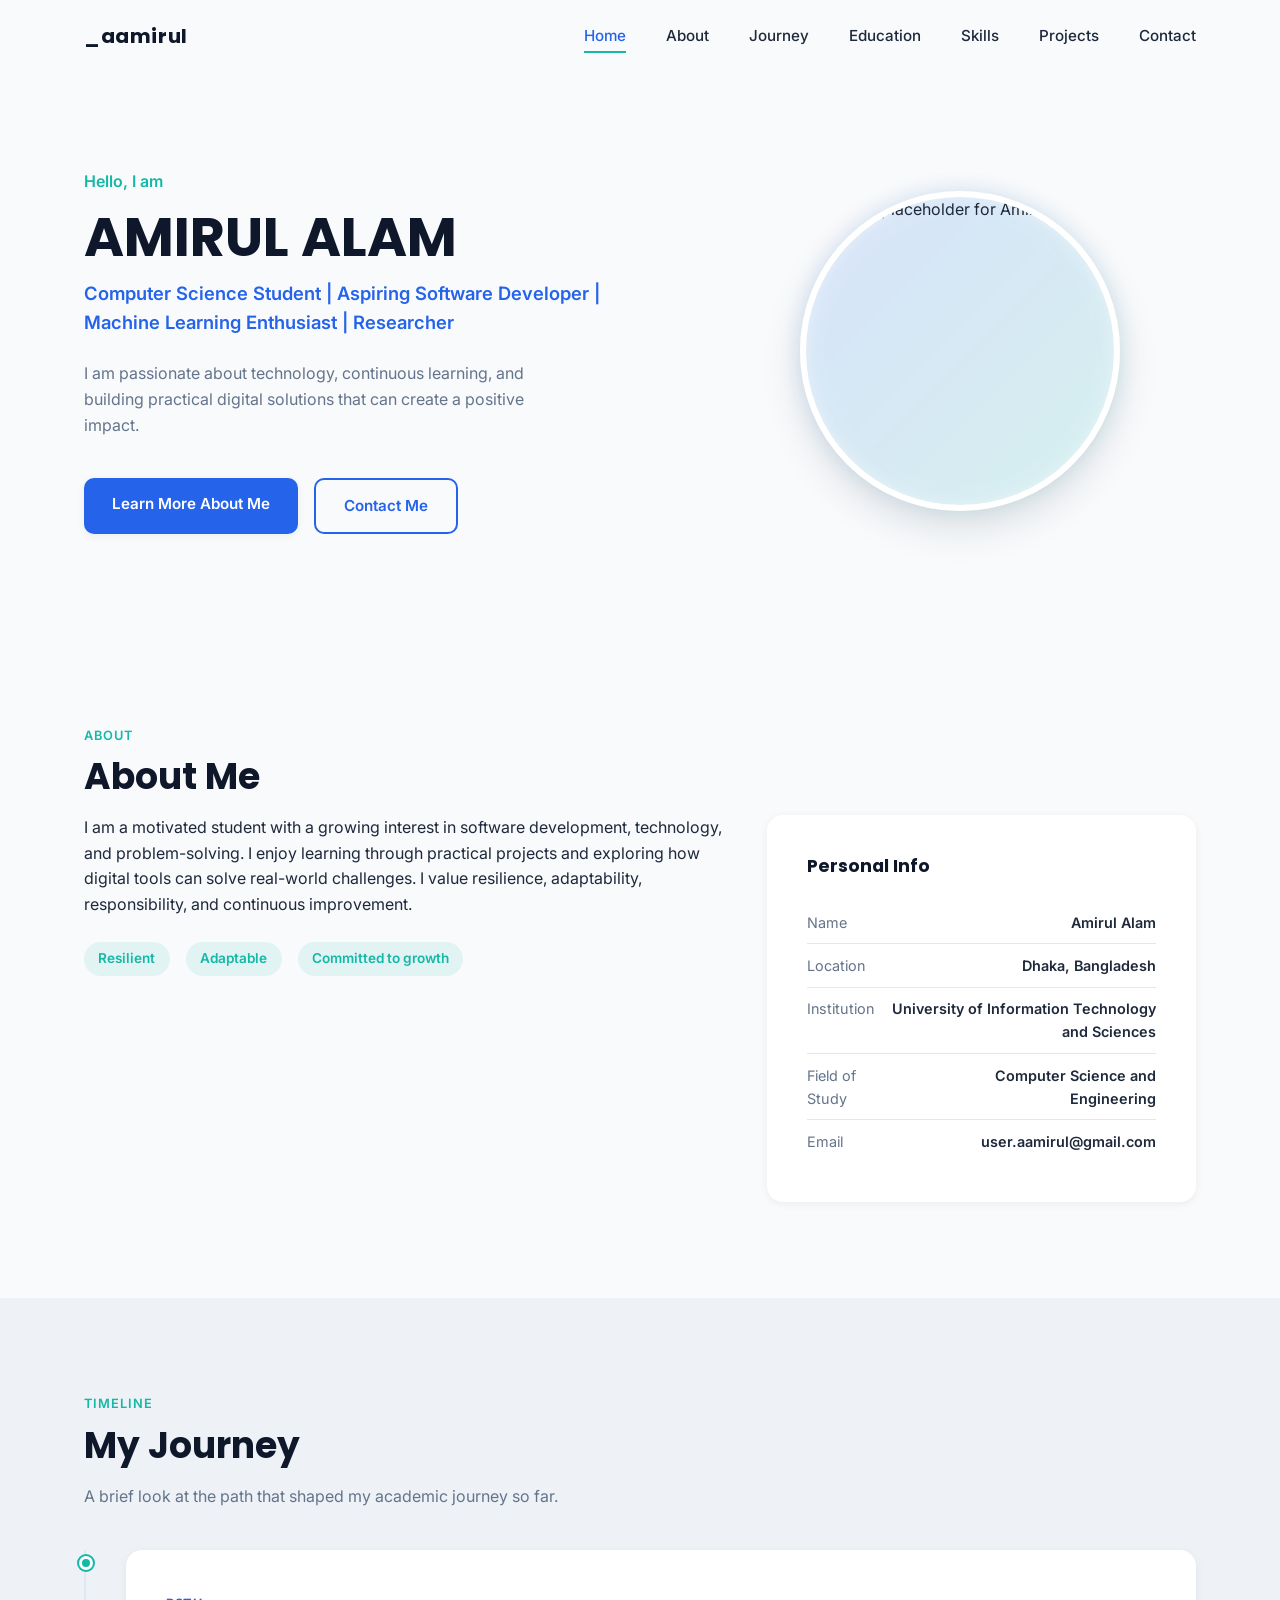
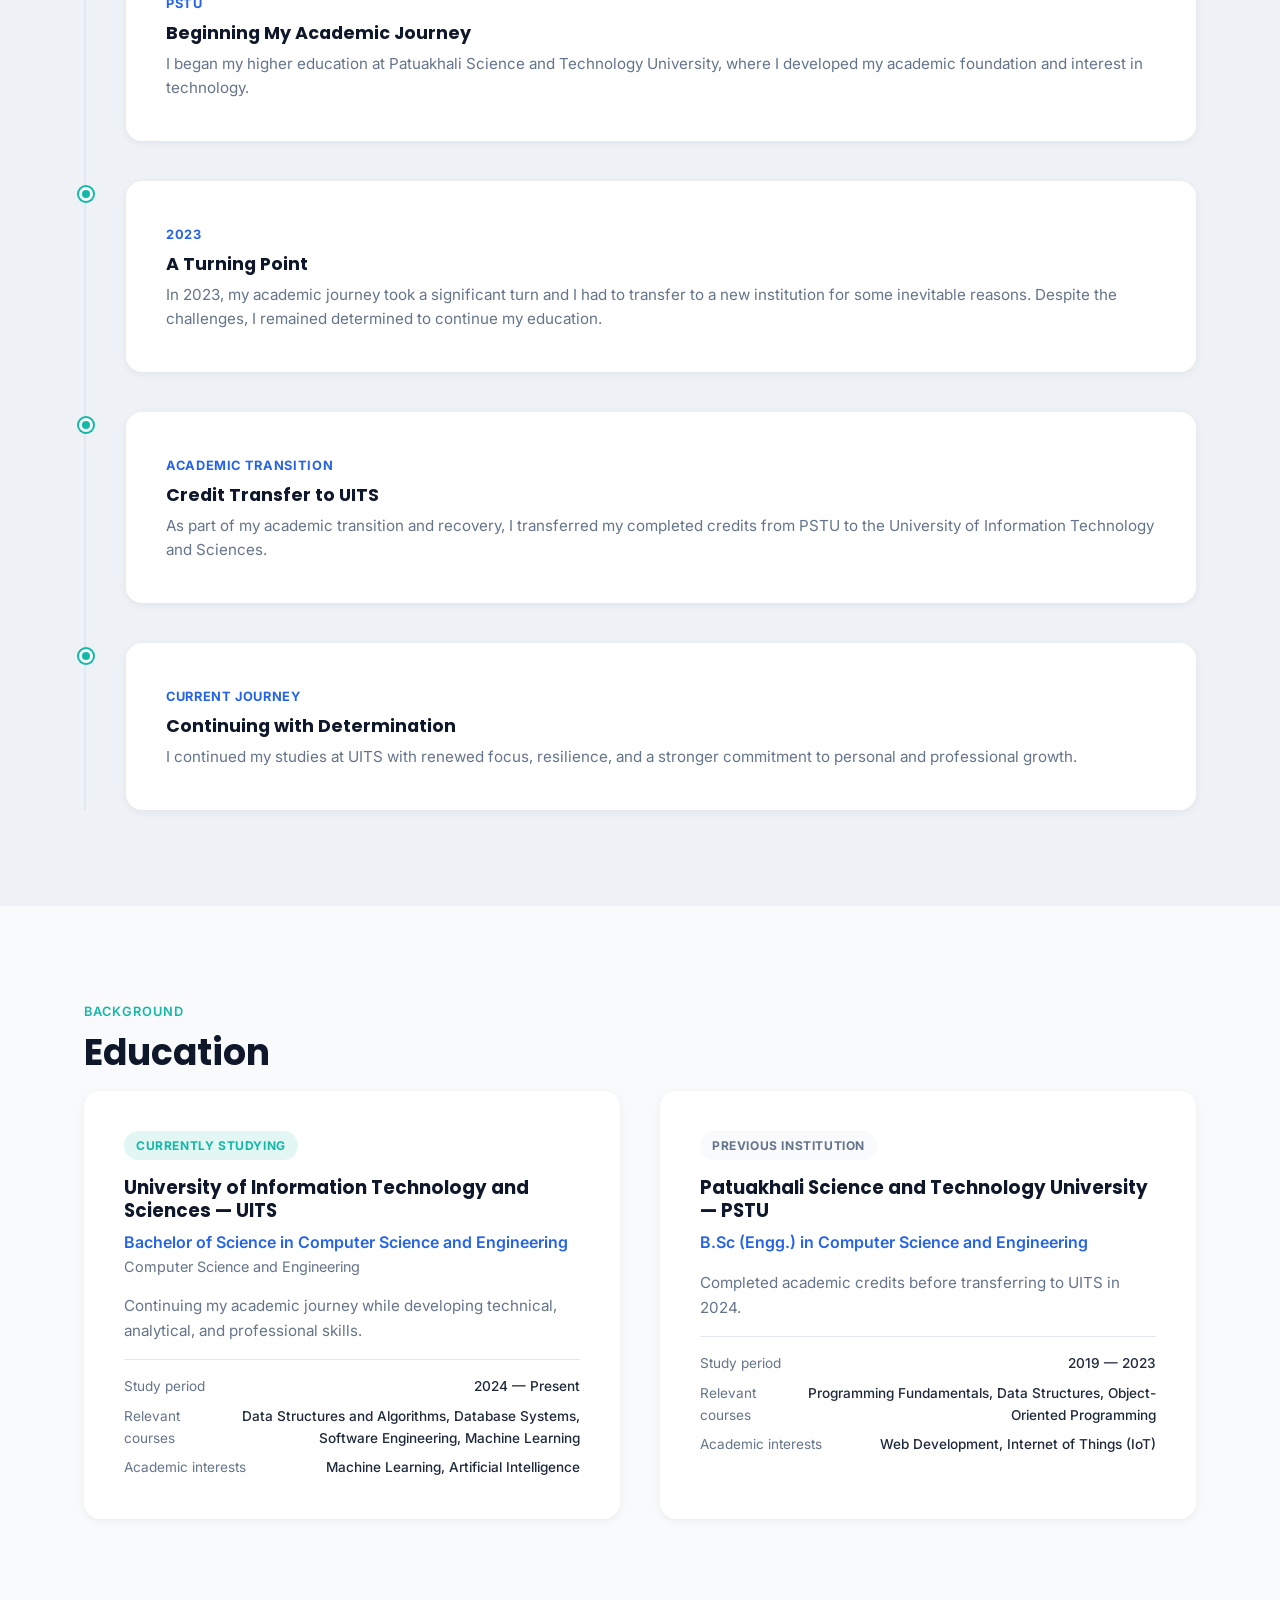
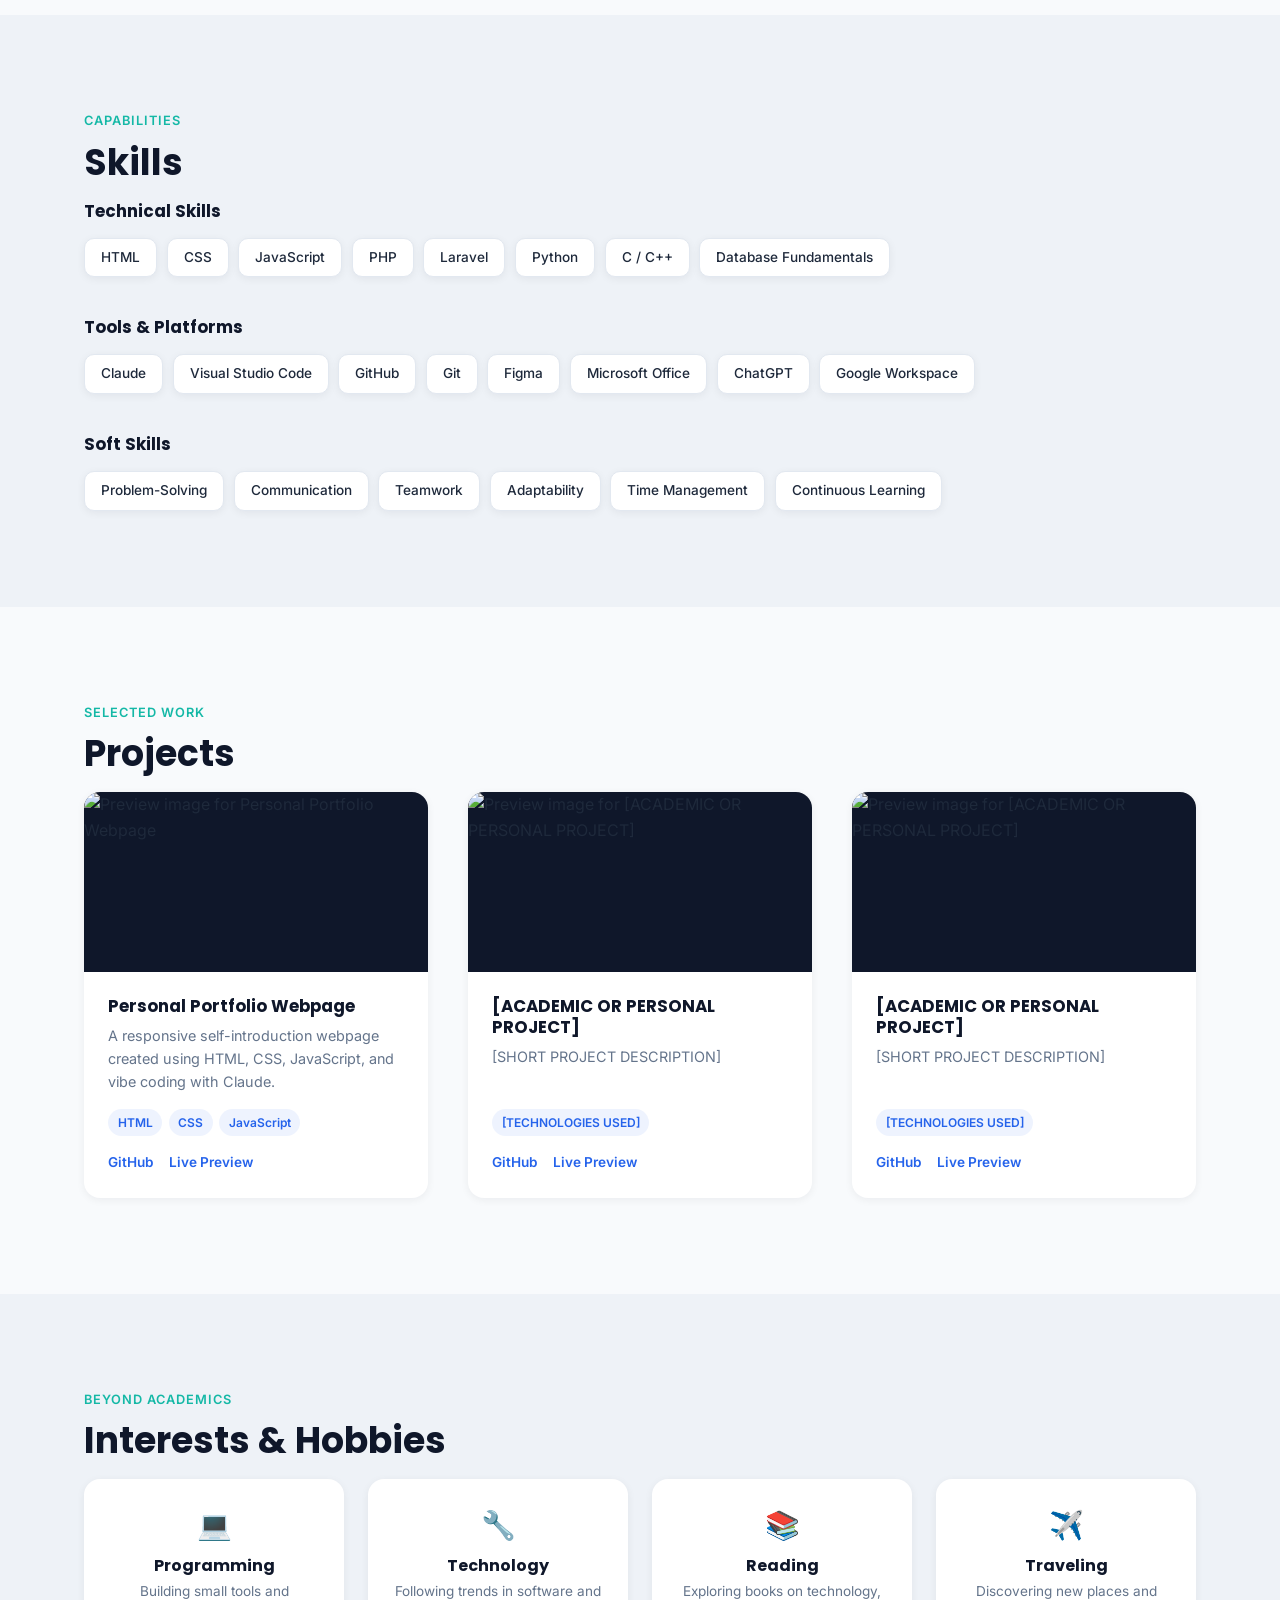
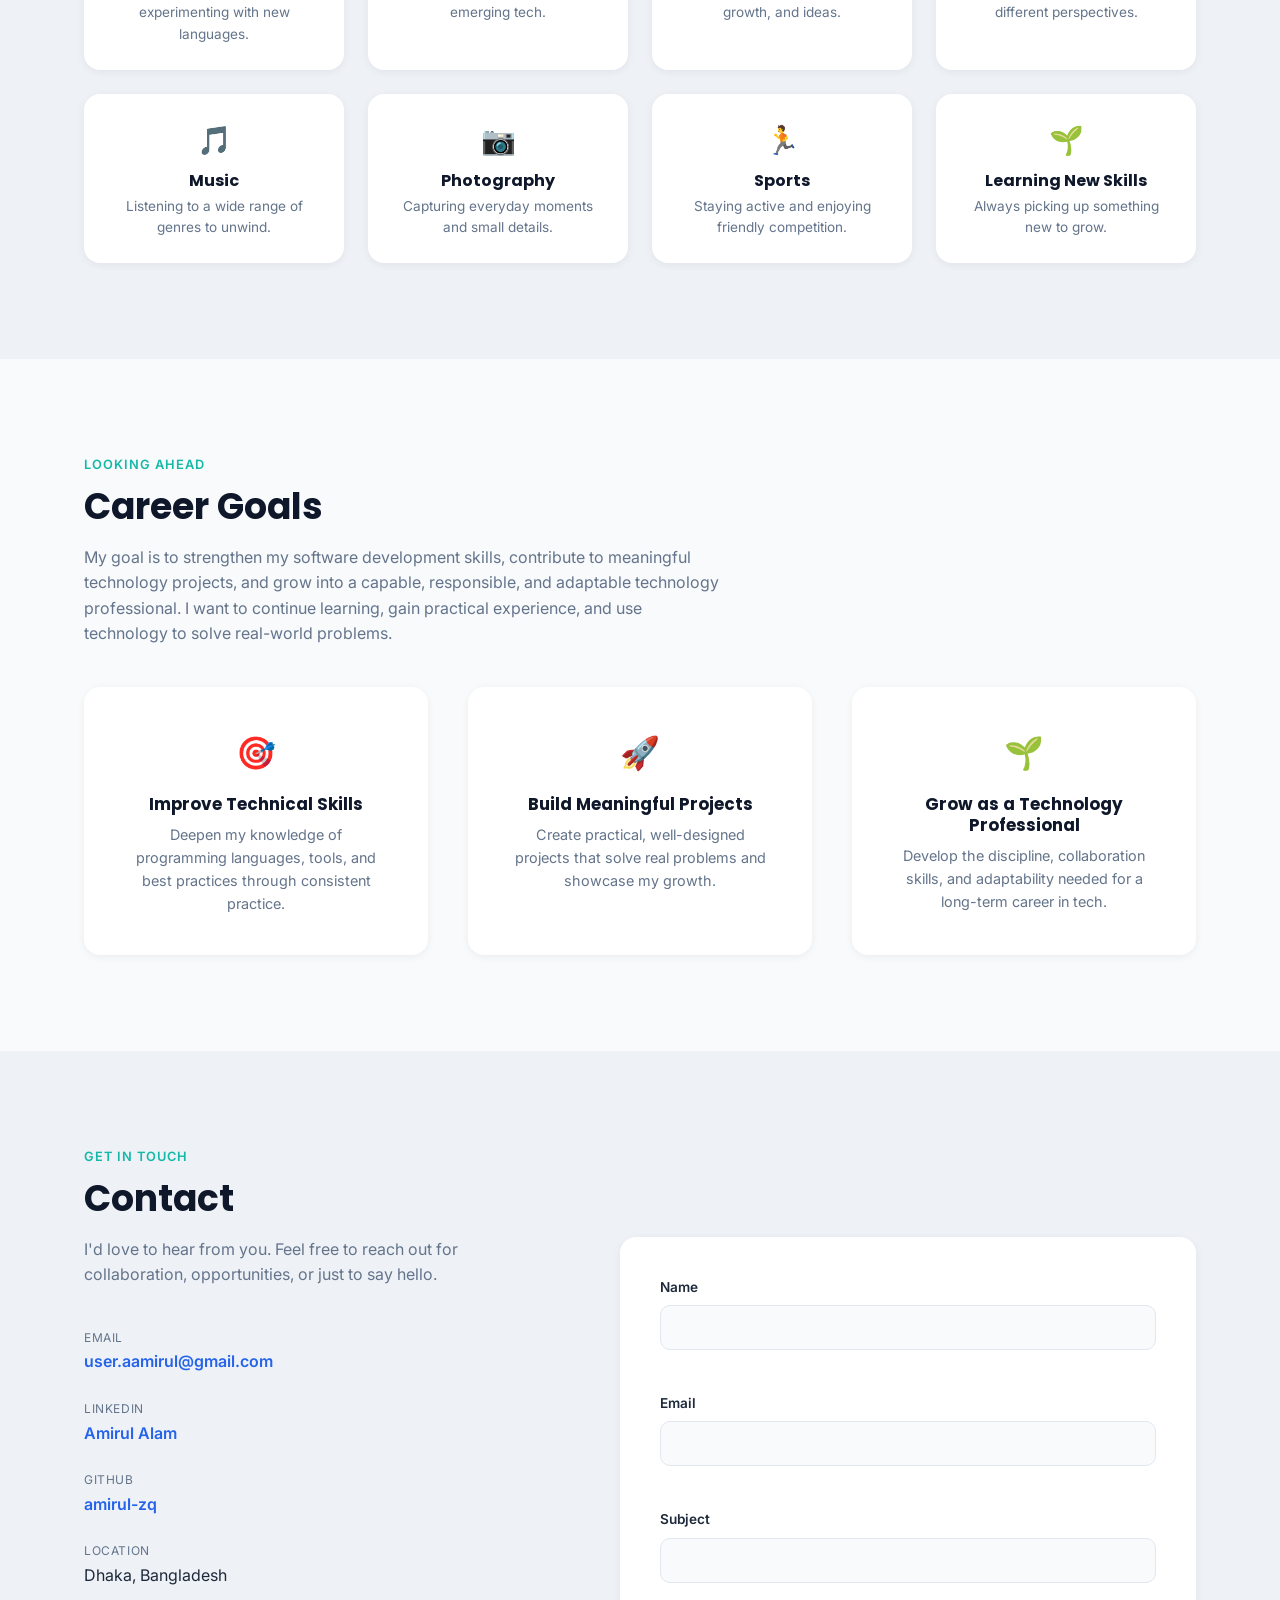
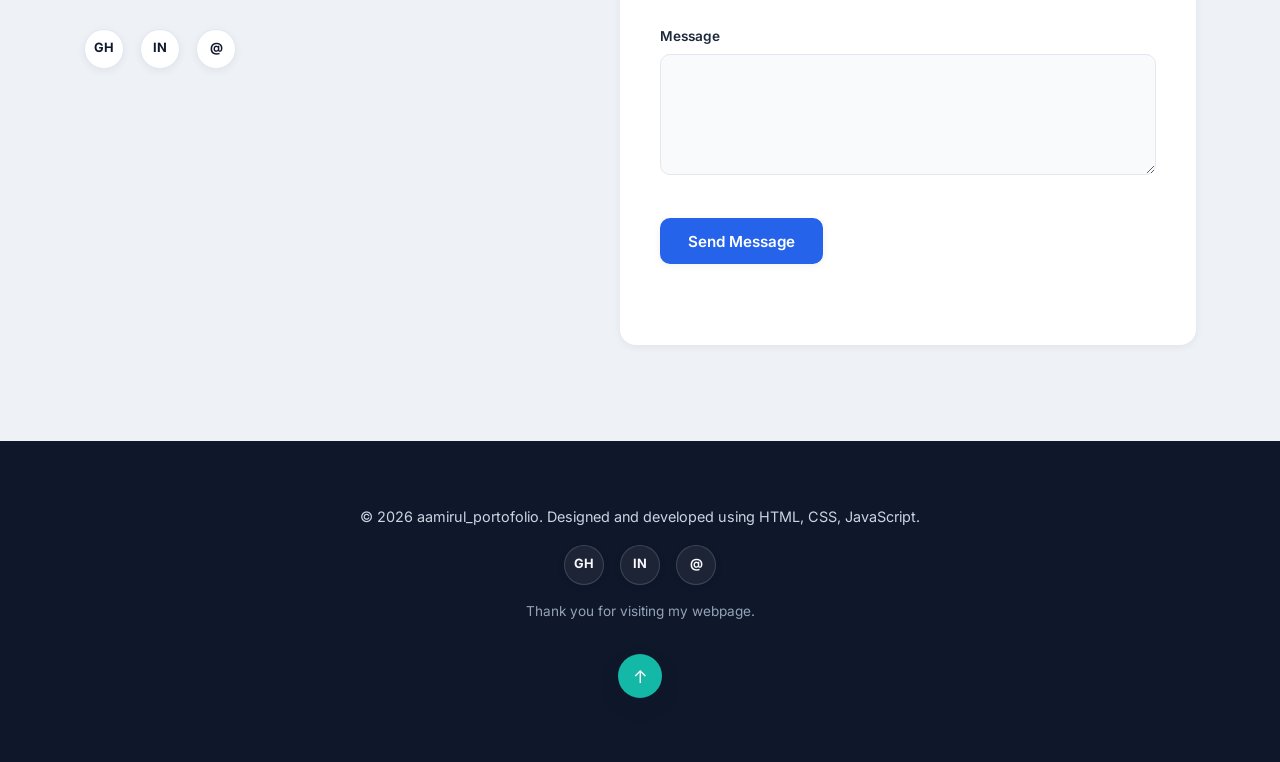
==== self-introduction/index.html @ 9e3c5bd7 "Added the self introduction page" ====
<!DOCTYPE html>
<html lang="en">
<head>
  <meta charset="UTF-8" />
  <meta name="viewport" content="width=device-width, initial-scale=1.0" />
  <title> Portfolio </title>
  <meta name="description" content="Personal introduction webpage of Amirul Alam — student, developer, and lifelong learner." />

  <!-- Google Fonts: Poppins (headings) + Inter (body), with system fallbacks -->
  <link rel="preconnect" href="https://fonts.googleapis.com" />
  <link rel="preconnect" href="https://fonts.gstatic.com" crossorigin />
  <link href="https://fonts.googleapis.com/css2?family=Poppins:wght@500;600;700&family=Inter:wght@400;500;600&display=swap" rel="stylesheet" />

  <link rel="stylesheet" href="style.css" />
</head>
<body>

  <!-- ============ NAVIGATION BAR ============ -->
  <header class="navbar" id="navbar">
    <div class="container navbar__inner">
      <a href="#hero" class="navbar__logo" aria-label="Go to top">_aamirul</a>

      <nav class="navbar__nav" id="primaryNav" aria-label="Primary">
        <ul class="navbar__links" id="navLinks">
          <li><a href="#hero" class="nav-link" data-nav>Home</a></li>
          <li><a href="#about" class="nav-link" data-nav>About</a></li>
          <li><a href="#journey" class="nav-link" data-nav>Journey</a></li>
          <li><a href="#education" class="nav-link" data-nav>Education</a></li>
          <li><a href="#skills" class="nav-link" data-nav>Skills</a></li>
          <li><a href="#projects" class="nav-link" data-nav>Projects</a></li>
          <li><a href="#contact" class="nav-link" data-nav>Contact</a></li>
        </ul>
      </nav>

      <button class="navbar__toggle" id="navToggle" aria-label="Open navigation menu" aria-expanded="false" aria-controls="navLinks">
        <span class="navbar__toggle-bar"></span>
        <span class="navbar__toggle-bar"></span>
        <span class="navbar__toggle-bar"></span>
      </button>
    </div>
  </header>

  <main>

    <!-- ============ 2. HERO SECTION ============ -->
    <section id="hero" class="hero">
      <div class="container hero__grid">
        <div class="hero__text reveal">
          <p class="hero__welcome">Hello, I am</p>
          <h1 class="hero__name">AMIRUL ALAM</h1>
          <p class="hero__title">Computer Science Student | Aspiring Software Developer | Machine Learning Enthusiast | Researcher</p>
          <p class="hero__intro">
            I am passionate about technology, continuous learning, and building practical
            digital solutions that can create a positive impact.
          </p>
          <div class="hero__actions">
            <a href="#about" class="btn btn--primary">Learn More About Me</a>
            <a href="#contact" class="btn btn--outline">Contact Me</a>
          </div>
        </div>

        <div class="hero__media reveal">
          <div class="hero__blob" aria-hidden="true"></div>
          <!-- Replace src below with your own photo: images/profile.jpg -->
          <img
            src="https://placehold.co/480x480/2563EB/F8FAFC?text=Your+Photo"
            alt="Portrait placeholder for Amirul Alam"
            class="hero__image"
            width="480"
            height="480"
          />
        </div>
      </div>
    </section>

    <!-- ============ 3. ABOUT ME ============ -->
    <section id="about" class="section">
      <div class="container">
        <p class="section__eyebrow reveal">About</p>
        <h2 class="section__title reveal">About Me</h2>

        <div class="about__grid">
          <div class="about__text reveal">
            <p>
              I am a motivated student with a growing interest in software development,
              technology, and problem-solving. I enjoy learning through practical projects
              and exploring how digital tools can solve real-world challenges. I value
              resilience, adaptability, responsibility, and continuous improvement.
            </p>
            <ul class="about__qualities">
              <li>Resilient</li>
              <li>Adaptable</li>
              <li>Committed to growth</li>
            </ul>
          </div>

          <div class="about__card card reveal">
            <h3 class="about__card-title">Personal Info</h3>
            <dl class="about__info-list">
              <div class="about__info-row">
                <dt>Name</dt>
                <dd>Amirul Alam</dd>
              </div>
              <div class="about__info-row">
                <dt>Location</dt>
                <dd>Dhaka, Bangladesh</dd>
              </div>
              <div class="about__info-row">
                <dt>Institution</dt>
                <dd>University of Information Technology and Sciences</dd>
              </div>
              <div class="about__info-row">
                <dt>Field of Study</dt>
                <dd>Computer Science and Engineering</dd>
              </div>
              <div class="about__info-row">
                <dt>Email</dt>
                <dd>user.aamirul@gmail.com</dd>
              </div>
            </dl>
          </div>
        </div>
      </div>
    </section>

    <!-- ============ 4. MY JOURNEY ============ -->
    <section id="journey" class="section section--alt">
      <div class="container">
        <p class="section__eyebrow reveal">Timeline</p>
        <h2 class="section__title reveal">My Journey</h2>
        <p class="section__subtitle reveal">A brief look at the path that shaped my academic journey so far.</p>

        <ol class="timeline">
          <li class="timeline__item reveal">
            <span class="timeline__marker" aria-hidden="true"></span>
            <div class="timeline__content card">
              <span class="timeline__tag">PSTU</span>
              <h3 class="timeline__title">Beginning My Academic Journey</h3>
              <p class="timeline__desc">
                I began my higher education at Patuakhali Science and Technology University,
                where I developed my academic foundation and interest in technology.
              </p>
            </div>
          </li>

          <li class="timeline__item reveal">
            <span class="timeline__marker" aria-hidden="true"></span>
            <div class="timeline__content card">
              <span class="timeline__tag">2023</span>
              <h3 class="timeline__title">A Turning Point</h3>
              <p class="timeline__desc">
                In 2023, my academic journey took a significant turn and I had to transfer to a new institution for some inevitable reasons. Despite the challenges, I remained determined to continue my education.               
              </p>
            </div>
          </li>

          <li class="timeline__item reveal">
            <span class="timeline__marker" aria-hidden="true"></span>
            <div class="timeline__content card">
              <span class="timeline__tag">Academic Transition</span>
              <h3 class="timeline__title">Credit Transfer to UITS</h3>
              <p class="timeline__desc">
                As part of my academic transition and recovery, I transferred my completed
                credits from PSTU to the University of Information Technology and Sciences.
              </p>
            </div>
          </li>

          <li class="timeline__item reveal">
            <span class="timeline__marker" aria-hidden="true"></span>
            <div class="timeline__content card">
              <span class="timeline__tag">Current Journey</span>
              <h3 class="timeline__title">Continuing with Determination</h3>
              <p class="timeline__desc">
                I continued my studies at UITS with renewed focus, resilience, and a stronger
                commitment to personal and professional growth.
              </p>
            </div>
          </li>
        </ol>
      </div>
    </section>

    <!-- ============ 5. EDUCATION ============ -->
    <section id="education" class="section">
      <div class="container">
        <p class="section__eyebrow reveal">Background</p>
        <h2 class="section__title reveal">Education</h2>

        <div class="education__grid">
          <div class="education__card card reveal">
            <span class="education__status education__status--current">Currently studying</span>
            <h3 class="education__institution">University of Information Technology and Sciences — UITS</h3>
            <p class="education__degree">Bachelor of Science in Computer Science and Engineering</p>
            <p class="education__department">Computer Science and Engineering</p>
            <p class="education__desc">
              Continuing my academic journey while developing technical, analytical, and
              professional skills.
            </p>
            <dl class="education__extra">
              <div><dt>Study period</dt><dd>2024 — Present</dd></div>
              <div><dt>Relevant courses</dt><dd>Data Structures and Algorithms, Database Systems, Software Engineering, Machine Learning</dd></div>
              <div><dt>Academic interests</dt><dd>Machine Learning, Artificial Intelligence</dd></div>
              <!-- <div><dt>Achievements</dt><dd>Dean's List (Fall 2023), Research Assistant (Spring 2024)</dd></div> -->
            </dl>
          </div>

          <div class="education__card card reveal">
            <span class="education__status">Previous institution</span>
            <h3 class="education__institution">Patuakhali Science and Technology University — PSTU</h3>
            <p class="education__degree">B.Sc (Engg.) in Computer Science and Engineering</p>
            <p class="education__desc">
              Completed academic credits before transferring to UITS in 2024.
            </p>
            <dl class="education__extra">
              <div><dt>Study period</dt><dd>2019 — 2023</dd></div>
              <div><dt>Relevant courses</dt><dd>Programming Fundamentals, Data Structures, Object-Oriented Programming</dd></div>
              <div><dt>Academic interests</dt><dd>Web Development, Internet of Things (IoT)</dd></div>
              <!-- <div><dt>Achievements</dt><dd>Dean's List (2019-2021), Student Government Representative (2022-2023)</dd></div> -->
            </dl>
          </div>
        </div>
      </div>
    </section>

    <!-- ============ 6. SKILLS ============ -->
    <section id="skills" class="section section--alt">
      <div class="container">
        <p class="section__eyebrow reveal">Capabilities</p>
        <h2 class="section__title reveal">Skills</h2>

        <div class="skills__categories" id="skillsContainer">
          <!-- Skill cards are rendered here by script.js from the SKILLS data array -->
        </div>
      </div>
    </section>

    <!-- ============ 7. PROJECTS ============ -->
    <section id="projects" class="section">
      <div class="container">
        <p class="section__eyebrow reveal">Selected Work</p>
        <h2 class="section__title reveal">Projects</h2>

        <div class="projects__grid" id="projectsContainer">
          <!-- Project cards are rendered here by script.js from the PROJECTS data array -->
        </div>
      </div>
    </section>

    <!-- ============ 8. INTERESTS AND HOBBIES ============ -->
    <section id="interests" class="section section--alt">
      <div class="container">
        <p class="section__eyebrow reveal">Beyond Academics</p>
        <h2 class="section__title reveal">Interests &amp; Hobbies</h2>

        <div class="interests__grid" id="interestsContainer">
          <!-- Interest cards are rendered here by script.js from the INTERESTS data array -->
        </div>
      </div>
    </section>

    <!-- ============ 9. CAREER GOALS ============ -->
    <section id="goals" class="section">
      <div class="container">
        <p class="section__eyebrow reveal">Looking Ahead</p>
        <h2 class="section__title reveal">Career Goals</h2>
        <p class="section__subtitle reveal">
          My goal is to strengthen my software development skills, contribute to meaningful
          technology projects, and grow into a capable, responsible, and adaptable technology
          professional. I want to continue learning, gain practical experience, and use
          technology to solve real-world problems.
        </p>

        <div class="goals__grid">
          <div class="goals__card card reveal">
            <div class="goals__icon" aria-hidden="true">🎯</div>
            <h3>Improve Technical Skills</h3>
            <p>Deepen my knowledge of programming languages, tools, and best practices through consistent practice.</p>
          </div>
          <div class="goals__card card reveal">
            <div class="goals__icon" aria-hidden="true">🚀</div>
            <h3>Build Meaningful Projects</h3>
            <p>Create practical, well-designed projects that solve real problems and showcase my growth.</p>
          </div>
          <div class="goals__card card reveal">
            <div class="goals__icon" aria-hidden="true">🌱</div>
            <h3>Grow as a Technology Professional</h3>
            <p>Develop the discipline, collaboration skills, and adaptability needed for a long-term career in tech.</p>
          </div>
        </div>
      </div>
    </section>

    <!-- ============ 10. CONTACT ============ -->
    <section id="contact" class="section section--alt">
      <div class="container">
        <p class="section__eyebrow reveal">Get In Touch</p>
        <h2 class="section__title reveal">Contact</h2>

        <div class="contact__grid">
          <div class="contact__details reveal">
            <p class="contact__intro">
              I'd love to hear from you. Feel free to reach out for collaboration,
              opportunities, or just to say hello.
            </p>
            <ul class="contact__list">
              <li>
                <span class="contact__label">Email</span>
                <a href="mailto:user.aamirul@gmail.com">user.aamirul@gmail.com</a>
              </li>
              <li>
                <span class="contact__label">LinkedIn</span>
                <a href="https://www.linkedin.com/feed/" target="_blank" rel="noopener noreferrer">Amirul Alam</a>
              </li>
              <li>
                <span class="contact__label">GitHub</span>
                <a href="https://github.com/amirul-zq" target="_blank" rel="noopener noreferrer">amirul-zq</a>
              </li>
              <li>
                <span class="contact__label">Location</span>
                <span>Dhaka, Bangladesh</span>
              </li>
            </ul>

            <div class="contact__socials" aria-label="Social media links">
              <a href="https://github.com/amirul-zq" target="_blank" rel="noopener noreferrer" class="social-icon" aria-label="GitHub profile">GH</a>
              <a href="https://www.linkedin.com/feed/" target="_blank" rel="noopener noreferrer" class="social-icon" aria-label="LinkedIn profile">IN</a>
              <a href="mailto:user.aamirul@gmail.com" class="social-icon" aria-label="Send an email">@</a>
            </div>
          </div>

          <form class="contact__form card reveal" id="contactForm" novalidate>
            <!--
              No backend is connected. script.js validates these fields and shows a
              success message only. To make this form functional later, connect it
              to a service such as Formspree, EmailJS, or your own backend endpoint.
            -->
            <div class="form__group">
              <label for="name">Name</label>
              <input type="text" id="name" name="name" autocomplete="name" required />
              <span class="form__error" id="nameError" role="alert"></span>
            </div>

            <div class="form__group">
              <label for="email">Email</label>
              <input type="email" id="email" name="email" autocomplete="email" required />
              <span class="form__error" id="emailError" role="alert"></span>
            </div>

            <div class="form__group">
              <label for="subject">Subject</label>
              <input type="text" id="subject" name="subject" required />
              <span class="form__error" id="subjectError" role="alert"></span>
            </div>

            <div class="form__group">
              <label for="message">Message</label>
              <textarea id="message" name="message" rows="5" required></textarea>
              <span class="form__error" id="messageError" role="alert"></span>
            </div>

            <button type="submit" class="btn btn--primary form__submit">Send Message</button>
            <p class="form__success" id="formSuccess" role="status" aria-live="polite"></p>
          </form>
        </div>
      </div>
    </section>

  </main>

  <!-- ============ 11. FOOTER ============ -->
  <footer class="footer">
    <div class="container footer__inner">
      <p class="footer__copy">&copy; <span id="currentYear"></span> aamirul_portofolio. Designed and developed using HTML, CSS, JavaScript.</p>

      <div class="footer__socials" aria-label="Social media links">
        <a href="https://github.com/amirul-zq" target="_blank" rel="noopener noreferrer" class="social-icon" aria-label="GitHub profile">GH</a>
        <a href="https://www.linkedin.com/feed/" target="_blank" rel="noopener noreferrer" class="social-icon" aria-label="LinkedIn profile">IN</a>
        <a href="mailto:user.aamirul@gmail.com" class="social-icon" aria-label="Send an email">@</a>
      </div>

      <p class="footer__thanks">Thank you for visiting my webpage.</p>

      <button class="back-to-top" id="backToTop" aria-label="Back to top">↑</button>
    </div>
  </footer>

  <script src="script.js"></script>
</body>
</html>
---- self-introduction/style.css ----
/* =========================================================
   1. CSS VARIABLES (DESIGN TOKENS)
   ========================================================= */
:root {
  /* Colors */
  --color-primary: #0f172a;
  --color-secondary: #2563eb;
  --color-accent: #14b8a6;
  --color-background: #f8fafc;
  --color-surface: #ffffff;
  --color-text: #1e293b;
  --color-muted: #64748b;
  --color-border: #e2e8f0;

  /* Typography */
  --font-heading: "Poppins", "Segoe UI", Arial, sans-serif;
  --font-body: "Inter", "Segoe UI", Arial, sans-serif;

  /* Spacing scale */
  --space-xs: 0.5rem;
  --space-sm: 1rem;
  --space-md: 1.5rem;
  --space-lg: 2.5rem;
  --space-xl: 4rem;
  --space-2xl: 6rem;

  /* Layout */
  --max-width: 1160px;
  --radius-sm: 10px;
  --radius-md: 16px;
  --radius-lg: 24px;

  /* Shadows */
  --shadow-sm: 0 2px 8px rgba(15, 23, 42, 0.06);
  --shadow-md: 0 8px 24px rgba(15, 23, 42, 0.08);
  --shadow-lg: 0 16px 40px rgba(15, 23, 42, 0.12);

  /* Motion */
  --transition-fast: 0.2s ease;
  --transition-medium: 0.4s ease;
}

/* =========================================================
   2. RESET & BASE
   ========================================================= */
* {
  margin: 0;
  padding: 0;
  box-sizing: border-box;
}

html {
  scroll-behavior: smooth;
}

body {
  font-family: var(--font-body);
  background-color: var(--color-background);
  color: var(--color-text);
  line-height: 1.6;
  -webkit-font-smoothing: antialiased;
}

img {
  max-width: 100%;
  display: block;
}

a {
  color: inherit;
  text-decoration: none;
}

ul,
ol {
  list-style: none;
}

button {
  font-family: inherit;
  cursor: pointer;
  border: none;
  background: none;
}

h1,
h2,
h3 {
  font-family: var(--font-heading);
  color: var(--color-primary);
  line-height: 1.25;
}

.container {
  max-width: var(--max-width);
  margin-inline: auto;
  padding-inline: var(--space-md);
}

/* Respect users who prefer reduced motion */
@media (prefers-reduced-motion: reduce) {
  html {
    scroll-behavior: auto;
  }
  * {
    animation-duration: 0.01ms !important;
    animation-iteration-count: 1 !important;
    transition-duration: 0.01ms !important;
    scroll-behavior: auto !important;
  }
}

/* Visible focus states for keyboard users */
a:focus-visible,
button:focus-visible,
input:focus-visible,
textarea:focus-visible {
  outline: 3px solid var(--color-accent);
  outline-offset: 2px;
  border-radius: 4px;
}

/* =========================================================
   3. SHARED COMPONENTS
   ========================================================= */
.card {
  background-color: var(--color-surface);
  border-radius: var(--radius-md);
  box-shadow: var(--shadow-sm);
  padding: var(--space-lg);
  transition: transform var(--transition-fast), box-shadow var(--transition-fast);
}

.card:hover {
  transform: translateY(-4px);
  box-shadow: var(--shadow-md);
}

.btn {
  display: inline-block;
  padding: 0.85rem 1.75rem;
  border-radius: var(--radius-sm);
  font-weight: 600;
  font-size: 0.95rem;
  transition: transform var(--transition-fast), box-shadow var(--transition-fast), background-color var(--transition-fast);
}

.btn--primary {
  background-color: var(--color-secondary);
  color: #ffffff;
  box-shadow: var(--shadow-sm);
}

.btn--primary:hover {
  background-color: #1d4ed8;
  transform: translateY(-2px);
  box-shadow: var(--shadow-md);
}

.btn--outline {
  border: 2px solid var(--color-secondary);
  color: var(--color-secondary);
  background-color: transparent;
}

.btn--outline:hover {
  background-color: var(--color-secondary);
  color: #ffffff;
  transform: translateY(-2px);
}

.section {
  padding-block: var(--space-2xl);
}

.section--alt {
  background-color: #eef2f7;
}

.section__eyebrow {
  color: var(--color-accent);
  font-weight: 600;
  letter-spacing: 0.08em;
  text-transform: uppercase;
  font-size: 0.8rem;
  margin-bottom: var(--space-xs);
}

.section__title {
  font-size: clamp(1.6rem, 3vw, 2.25rem);
  font-weight: 700;
  margin-bottom: var(--space-sm);
}

.section__subtitle {
  color: var(--color-muted);
  max-width: 640px;
  margin-bottom: var(--space-lg);
}

/* Scroll-reveal base state (activated via JS + Intersection Observer) */
.reveal {
  opacity: 0;
  transform: translateY(24px);
  transition: opacity 0.6s ease, transform 0.6s ease;
}

.reveal.is-visible {
  opacity: 1;
  transform: translateY(0);
}

@media (prefers-reduced-motion: reduce) {
  .reveal {
    opacity: 1;
    transform: none;
    transition: none;
  }
}

/* =========================================================
   4. NAVIGATION BAR
   ========================================================= */
.navbar {
  position: sticky;
  top: 0;
  z-index: 100;
  background-color: rgba(248, 250, 252, 0.92);
  backdrop-filter: blur(8px);
  transition: box-shadow var(--transition-fast), border-color var(--transition-fast);
  border-bottom: 1px solid transparent;
}

.navbar.is-scrolled {
  box-shadow: var(--shadow-sm);
  border-bottom-color: var(--color-border);
}

.navbar__inner {
  display: flex;
  align-items: center;
  justify-content: space-between;
  height: 72px;
}

.navbar__logo {
  font-family: var(--font-heading);
  font-weight: 700;
  font-size: 1.25rem;
  color: var(--color-primary);
  letter-spacing: 0.03em;
}

.navbar__links {
  display: flex;
  gap: var(--space-lg);
}

.nav-link {
  font-weight: 500;
  font-size: 0.95rem;
  color: var(--color-text);
  position: relative;
  padding-block: 0.25rem;
  transition: color var(--transition-fast);
}

.nav-link::after {
  content: "";
  position: absolute;
  left: 0;
  bottom: -4px;
  width: 0;
  height: 2px;
  background-color: var(--color-accent);
  transition: width var(--transition-fast);
}

.nav-link:hover,
.nav-link.is-active {
  color: var(--color-secondary);
}

.nav-link:hover::after,
.nav-link.is-active::after {
  width: 100%;
}

.navbar__toggle {
  display: none;
  flex-direction: column;
  gap: 5px;
  padding: 8px;
}

.navbar__toggle-bar {
  width: 24px;
  height: 2px;
  background-color: var(--color-primary);
  border-radius: 2px;
  transition: transform var(--transition-fast), opacity var(--transition-fast);
}

.navbar__toggle[aria-expanded="true"] .navbar__toggle-bar:nth-child(1) {
  transform: translateY(7px) rotate(45deg);
}
.navbar__toggle[aria-expanded="true"] .navbar__toggle-bar:nth-child(2) {
  opacity: 0;
}
.navbar__toggle[aria-expanded="true"] .navbar__toggle-bar:nth-child(3) {
  transform: translateY(-7px) rotate(-45deg);
}

/* =========================================================
   5. HERO SECTION
   ========================================================= */
.hero {
  padding-block: var(--space-2xl);
}

.hero__grid {
  display: grid;
  grid-template-columns: 1.1fr 0.9fr;
  align-items: center;
  gap: var(--space-xl);
}

.hero__welcome {
  color: var(--color-accent);
  font-weight: 600;
  margin-bottom: var(--space-xs);
}

.hero__name {
  font-size: clamp(2.2rem, 5vw, 3.4rem);
  font-weight: 700;
  margin-bottom: var(--space-xs);
}

.hero__title {
  font-size: 1.15rem;
  color: var(--color-secondary);
  font-weight: 600;
  margin-bottom: var(--space-md);
}

.hero__intro {
  color: var(--color-muted);
  max-width: 46ch;
  margin-bottom: var(--space-lg);
}

.hero__actions {
  display: flex;
  gap: var(--space-sm);
  flex-wrap: wrap;
}

.hero__media {
  position: relative;
  display: flex;
  justify-content: center;
  align-items: center;
}

.hero__blob {
  position: absolute;
  width: 320px;
  height: 320px;
  background: linear-gradient(135deg, var(--color-secondary), var(--color-accent));
  opacity: 0.15;
  border-radius: 50%;
  filter: blur(10px);
  z-index: 0;
}

.hero__image {
  position: relative;
  z-index: 1;
  width: 320px;
  height: 320px;
  object-fit: cover;
  border-radius: 50%;
  border: 6px solid var(--color-surface);
  box-shadow: var(--shadow-lg);
}

/* =========================================================
   6. ABOUT ME
   ========================================================= */
.about__grid {
  display: grid;
  grid-template-columns: 1.2fr 0.8fr;
  gap: var(--space-lg);
  align-items: start;
}

.about__text p {
  color: var(--color-text);
  margin-bottom: var(--space-md);
}

.about__qualities {
  display: flex;
  gap: var(--space-sm);
  flex-wrap: wrap;
}

.about__qualities li {
  background-color: rgba(20, 184, 166, 0.1);
  color: var(--color-accent);
  font-weight: 600;
  font-size: 0.85rem;
  padding: 0.4rem 0.9rem;
  border-radius: 999px;
}

.about__card-title {
  font-size: 1.1rem;
  margin-bottom: var(--space-md);
}

.about__info-row {
  display: flex;
  justify-content: space-between;
  gap: var(--space-sm);
  padding-block: 0.6rem;
  border-bottom: 1px solid var(--color-border);
  font-size: 0.9rem;
}

.about__info-row:last-child {
  border-bottom: none;
}

.about__info-row dt {
  color: var(--color-muted);
}

.about__info-row dd {
  font-weight: 600;
  text-align: right;
}

/* =========================================================
   7. MY JOURNEY (TIMELINE)
   ========================================================= */
.timeline {
  position: relative;
  padding-left: var(--space-lg);
  border-left: 2px solid var(--color-border);
  display: flex;
  flex-direction: column;
  gap: var(--space-lg);
}

.timeline__item {
  position: relative;
}

.timeline__marker {
  position: absolute;
  left: calc(-1 * var(--space-lg) - 7px);
  top: 6px;
  width: 14px;
  height: 14px;
  border-radius: 50%;
  background-color: var(--color-accent);
  border: 3px solid var(--color-background);
  box-shadow: 0 0 0 2px var(--color-accent);
}

.timeline__tag {
  display: inline-block;
  color: var(--color-secondary);
  font-weight: 700;
  font-size: 0.8rem;
  text-transform: uppercase;
  letter-spacing: 0.05em;
  margin-bottom: var(--space-xs);
}

.timeline__title {
  font-size: 1.1rem;
  margin-bottom: var(--space-xs);
}

.timeline__desc {
  color: var(--color-muted);
  font-size: 0.95rem;
}

/* =========================================================
   8. EDUCATION
   ========================================================= */
.education__grid {
  display: grid;
  grid-template-columns: repeat(2, 1fr);
  gap: var(--space-lg);
}

.education__status {
  display: inline-block;
  font-size: 0.75rem;
  font-weight: 700;
  text-transform: uppercase;
  letter-spacing: 0.05em;
  color: var(--color-muted);
  background-color: var(--color-background);
  padding: 0.3rem 0.75rem;
  border-radius: 999px;
  margin-bottom: var(--space-sm);
}

.education__status--current {
  color: var(--color-accent);
  background-color: rgba(20, 184, 166, 0.12);
}

.education__institution {
  font-size: 1.15rem;
  margin-bottom: var(--space-xs);
}

.education__degree {
  font-weight: 600;
  color: var(--color-secondary);
}

.education__department {
  color: var(--color-muted);
  font-size: 0.9rem;
  margin-bottom: var(--space-xs);
}

.education__desc {
  color: var(--color-muted);
  margin-block: var(--space-sm);
  font-size: 0.95rem;
}

.education__extra {
  display: grid;
  gap: 0.5rem;
  font-size: 0.85rem;
  padding-top: var(--space-sm);
  border-top: 1px solid var(--color-border);
}

.education__extra div {
  display: flex;
  justify-content: space-between;
  gap: var(--space-sm);
}

.education__extra dt {
  color: var(--color-muted);
}

.education__extra dd {
  font-weight: 500;
  text-align: right;
}

/* =========================================================
   9. SKILLS
   ========================================================= */
.skills__categories {
  display: grid;
  gap: var(--space-lg);
}

.skills__category-title {
  font-size: 1.05rem;
  margin-bottom: var(--space-sm);
}

.skills__tags {
  display: flex;
  flex-wrap: wrap;
  gap: 0.6rem;
}

.skills__tag {
  background-color: var(--color-surface);
  border: 1px solid var(--color-border);
  color: var(--color-text);
  font-size: 0.85rem;
  font-weight: 500;
  padding: 0.5rem 1rem;
  border-radius: var(--radius-sm);
  box-shadow: var(--shadow-sm);
  transition: transform var(--transition-fast), border-color var(--transition-fast), color var(--transition-fast);
}

.skills__tag:hover {
  transform: translateY(-3px);
  border-color: var(--color-secondary);
  color: var(--color-secondary);
}

/* =========================================================
   10. PROJECTS
   ========================================================= */
.projects__grid {
  display: grid;
  grid-template-columns: repeat(3, 1fr);
  gap: var(--space-lg);
}

.project-card {
  overflow: hidden;
  padding: 0;
  display: flex;
  flex-direction: column;
}

.project-card__image {
  width: 100%;
  height: 180px;
  object-fit: cover;
  background-color: var(--color-primary);
}

.project-card__body {
  padding: var(--space-md);
  display: flex;
  flex-direction: column;
  flex-grow: 1;
}

.project-card__title {
  font-size: 1.05rem;
  margin-bottom: 0.4rem;
}

.project-card__desc {
  color: var(--color-muted);
  font-size: 0.9rem;
  margin-bottom: var(--space-sm);
  flex-grow: 1;
}

.project-card__tech {
  display: flex;
  flex-wrap: wrap;
  gap: 0.4rem;
  margin-bottom: var(--space-sm);
}

.project-card__tech span {
  font-size: 0.75rem;
  font-weight: 600;
  color: var(--color-secondary);
  background-color: rgba(37, 99, 235, 0.08);
  padding: 0.25rem 0.6rem;
  border-radius: 999px;
}

.project-card__links {
  display: flex;
  gap: var(--space-sm);
  font-size: 0.85rem;
  font-weight: 600;
}

.project-card__links a {
  color: var(--color-secondary);
  transition: color var(--transition-fast);
}

.project-card__links a:hover {
  color: var(--color-accent);
  text-decoration: underline;
}

/* =========================================================
   11. INTERESTS AND HOBBIES
   ========================================================= */
.interests__grid {
  display: grid;
  grid-template-columns: repeat(4, 1fr);
  gap: var(--space-md);
}

.interest-card {
  text-align: center;
  padding: var(--space-md);
}

.interest-card__icon {
  font-size: 1.75rem;
  margin-bottom: var(--space-xs);
}

.interest-card__title {
  font-size: 1rem;
  margin-bottom: 0.3rem;
}

.interest-card__desc {
  color: var(--color-muted);
  font-size: 0.85rem;
}

/* =========================================================
   12. CAREER GOALS
   ========================================================= */
.goals__grid {
  display: grid;
  grid-template-columns: repeat(3, 1fr);
  gap: var(--space-lg);
}

.goals__card {
  text-align: center;
}

.goals__icon {
  font-size: 2rem;
  margin-bottom: var(--space-sm);
}

.goals__card h3 {
  font-size: 1.05rem;
  margin-bottom: var(--space-xs);
}

.goals__card p {
  color: var(--color-muted);
  font-size: 0.9rem;
}

/* =========================================================
   13. CONTACT
   ========================================================= */
.contact__grid {
  display: grid;
  grid-template-columns: 0.9fr 1.1fr;
  gap: var(--space-xl);
}

.contact__intro {
  color: var(--color-muted);
  margin-bottom: var(--space-lg);
  max-width: 44ch;
}

.contact__list {
  display: grid;
  gap: var(--space-md);
  margin-bottom: var(--space-lg);
}

.contact__list li {
  display: flex;
  flex-direction: column;
  gap: 0.15rem;
}

.contact__label {
  font-size: 0.75rem;
  text-transform: uppercase;
  letter-spacing: 0.05em;
  color: var(--color-muted);
}

.contact__list a {
  font-weight: 600;
  color: var(--color-secondary);
  word-break: break-word;
}

.contact__list a:hover {
  text-decoration: underline;
}

.contact__socials {
  display: flex;
  gap: var(--space-sm);
}

.social-icon {
  display: inline-flex;
  align-items: center;
  justify-content: center;
  width: 40px;
  height: 40px;
  border-radius: 50%;
  background-color: var(--color-surface);
  border: 1px solid var(--color-border);
  font-size: 0.8rem;
  font-weight: 700;
  color: var(--color-primary);
  box-shadow: var(--shadow-sm);
  transition: transform var(--transition-fast), background-color var(--transition-fast), color var(--transition-fast);
}

.social-icon:hover {
  transform: translateY(-3px);
  background-color: var(--color-secondary);
  color: #ffffff;
}

.contact__form {
  display: grid;
  gap: var(--space-md);
}

.form__group {
  display: grid;
  gap: 0.4rem;
}

.form__group label {
  font-size: 0.85rem;
  font-weight: 600;
  color: var(--color-text);
}

.form__group input,
.form__group textarea {
  font-family: var(--font-body);
  font-size: 0.95rem;
  padding: 0.75rem 1rem;
  border: 1px solid var(--color-border);
  border-radius: var(--radius-sm);
  background-color: var(--color-background);
  color: var(--color-text);
  transition: border-color var(--transition-fast), box-shadow var(--transition-fast);
}

.form__group input:focus,
.form__group textarea:focus {
  border-color: var(--color-secondary);
  box-shadow: 0 0 0 3px rgba(37, 99, 235, 0.15);
  outline: none;
}

.form__group.has-error input,
.form__group.has-error textarea {
  border-color: #dc2626;
}

.form__error {
  font-size: 0.8rem;
  color: #dc2626;
  min-height: 1em;
}

.form__submit {
  justify-self: start;
}

.form__success {
  font-size: 0.9rem;
  font-weight: 600;
  color: var(--color-accent);
  min-height: 1.2em;
}

/* =========================================================
   14. FOOTER
   ========================================================= */
.footer {
  background-color: var(--color-primary);
  color: #cbd5e1;
  padding-block: var(--space-xl);
  position: relative;
}

.footer__inner {
  display: flex;
  flex-direction: column;
  align-items: center;
  text-align: center;
  gap: var(--space-sm);
}

.footer__copy {
  font-size: 0.9rem;
}

.footer__socials {
  display: flex;
  gap: var(--space-sm);
}

.footer__socials .social-icon {
  background-color: rgba(248, 250, 252, 0.06);
  border-color: rgba(248, 250, 252, 0.15);
  color: #f8fafc;
}

.footer__socials .social-icon:hover {
  background-color: var(--color-accent);
}

.footer__thanks {
  font-size: 0.85rem;
  color: #94a3b8;
}

.back-to-top {
  margin-top: var(--space-sm);
  width: 44px;
  height: 44px;
  border-radius: 50%;
  background-color: var(--color-accent);
  color: #ffffff;
  font-size: 1.1rem;
  display: flex;
  align-items: center;
  justify-content: center;
  box-shadow: var(--shadow-md);
  transition: transform var(--transition-fast), opacity var(--transition-fast);
}

.back-to-top:hover {
  transform: translateY(-3px);
}

/* =========================================================
   15. RESPONSIVE DESIGN
   ========================================================= */

/* Tablets and below (~1024px) */
@media (max-width: 1024px) {
  .projects__grid {
    grid-template-columns: repeat(2, 1fr);
  }

  .interests__grid {
    grid-template-columns: repeat(3, 1fr);
  }
}

/* Tablets / mobile nav breakpoint (~768px) */
@media (max-width: 768px) {
  .navbar__toggle {
    display: flex;
  }

  .navbar__nav {
    position: fixed;
    top: 72px;
    left: 0;
    right: 0;
    background-color: var(--color-surface);
    box-shadow: var(--shadow-md);
    max-height: 0;
    overflow: hidden;
    transition: max-height var(--transition-medium);
  }

  .navbar__nav.is-open {
    max-height: 420px;
  }

  .navbar__links {
    flex-direction: column;
    gap: 0;
    padding: var(--space-sm) var(--space-md);
  }

  .navbar__links li {
    border-bottom: 1px solid var(--color-border);
  }

  .navbar__links li:last-child {
    border-bottom: none;
  }

  .nav-link {
    display: block;
    padding-block: var(--space-sm);
  }

  .hero__grid {
    grid-template-columns: 1fr;
    text-align: center;
  }

  .hero__actions {
    justify-content: center;
  }

  .hero__media {
    order: -1;
  }

  .hero__image,
  .hero__blob {
    width: 240px;
    height: 240px;
  }

  .about__grid,
  .contact__grid {
    grid-template-columns: 1fr;
  }

  .about__info-row dd {
    text-align: right;
  }

  .education__grid {
    grid-template-columns: 1fr;
  }

  .goals__grid {
    grid-template-columns: 1fr;
  }

  .projects__grid {
    grid-template-columns: 1fr;
  }

  .interests__grid {
    grid-template-columns: repeat(2, 1fr);
  }
}

/* Small mobile (~480px) */
@media (max-width: 480px) {
  .container {
    padding-inline: var(--space-sm);
  }

  .section {
    padding-block: var(--space-xl);
  }

  .hero__name {
    font-size: 2rem;
  }

  .hero__actions {
    flex-direction: column;
    width: 100%;
  }

  .hero__actions .btn {
    text-align: center;
  }

  .interests__grid {
    grid-template-columns: 1fr;
  }

  .card {
    padding: var(--space-md);
  }
}
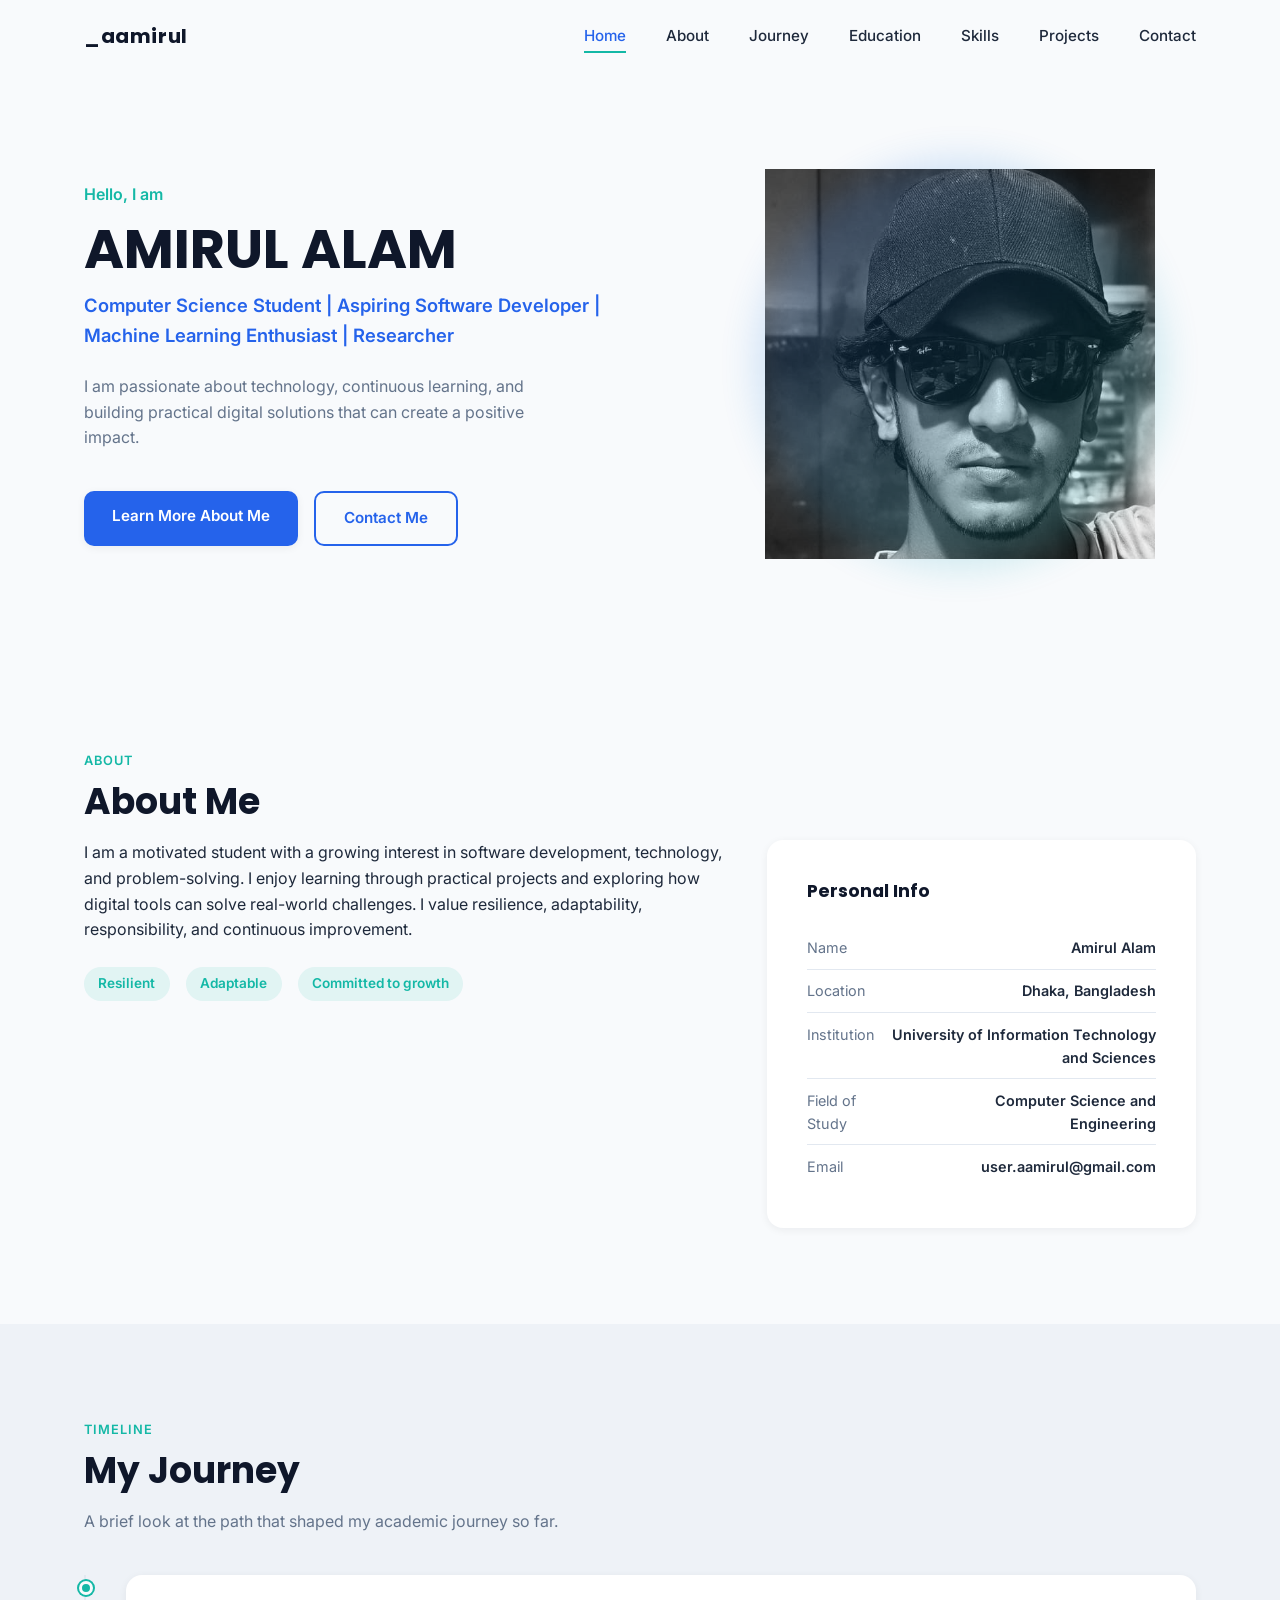
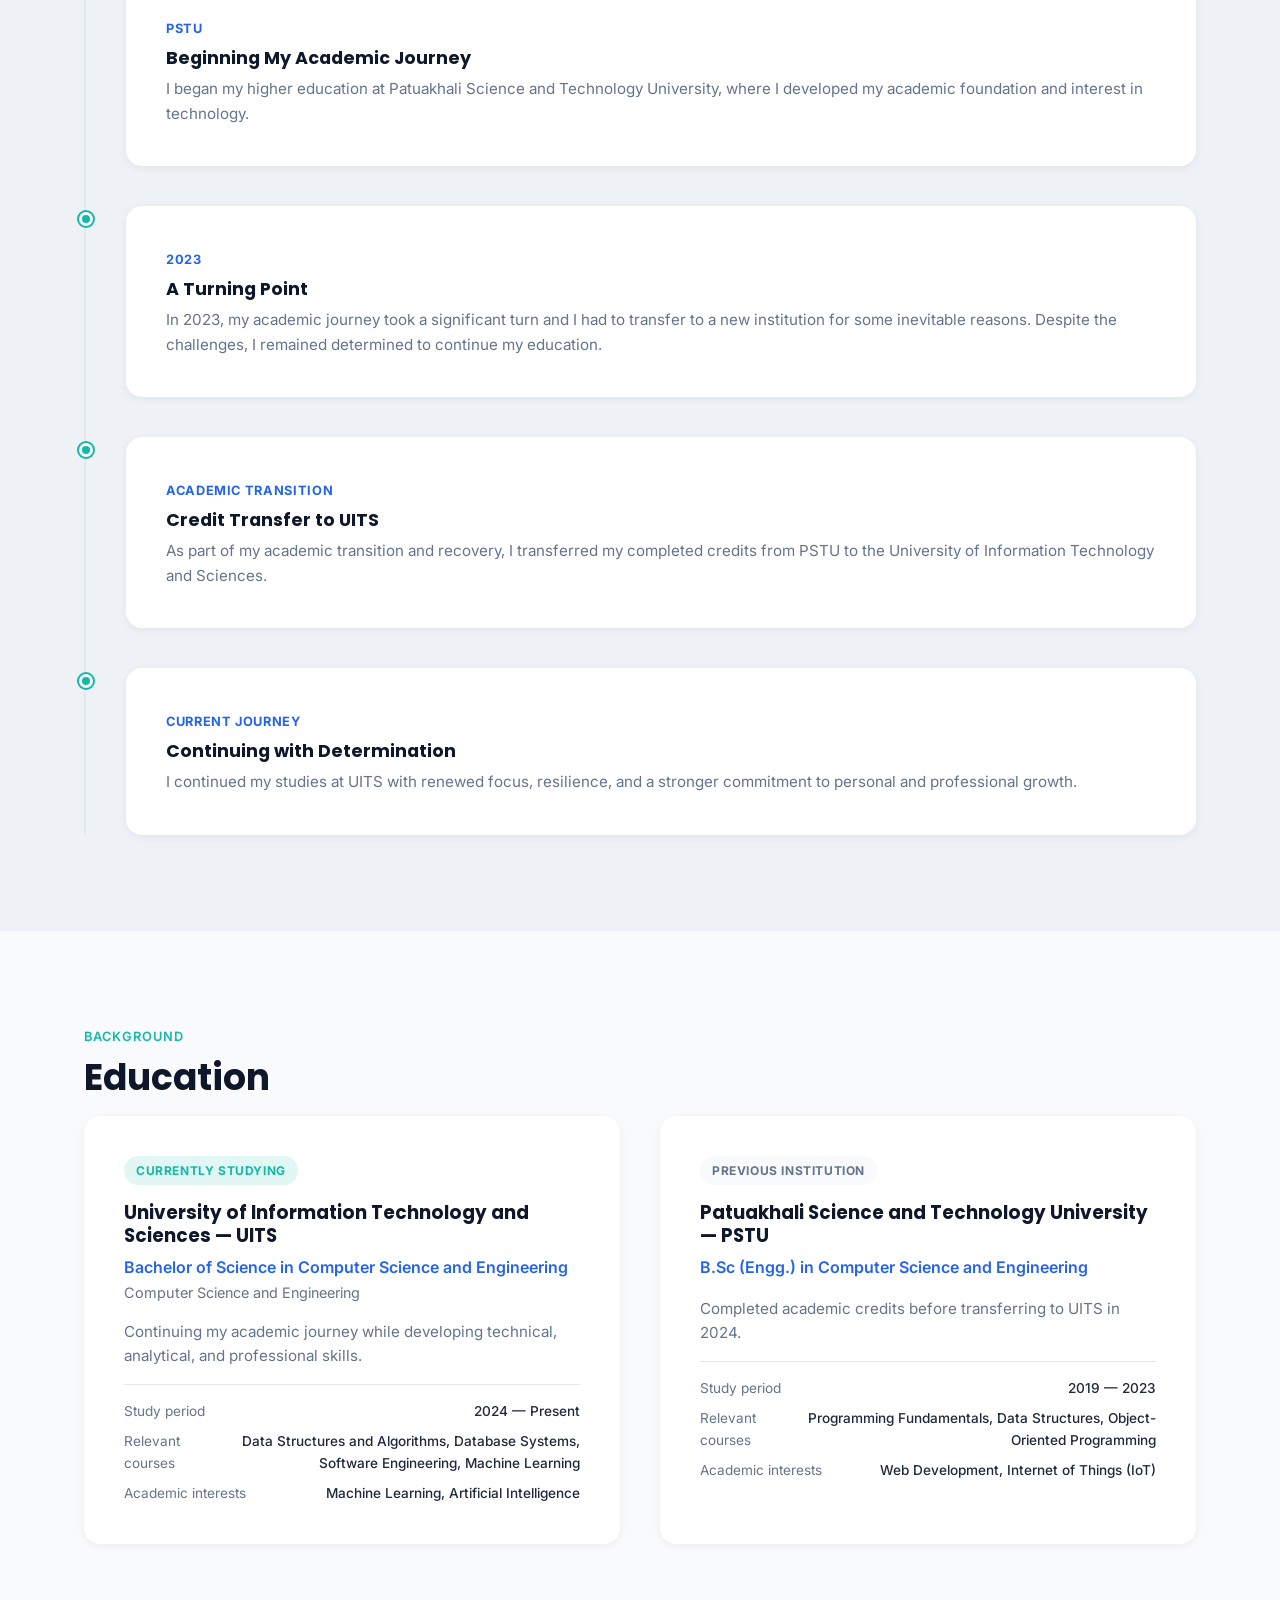
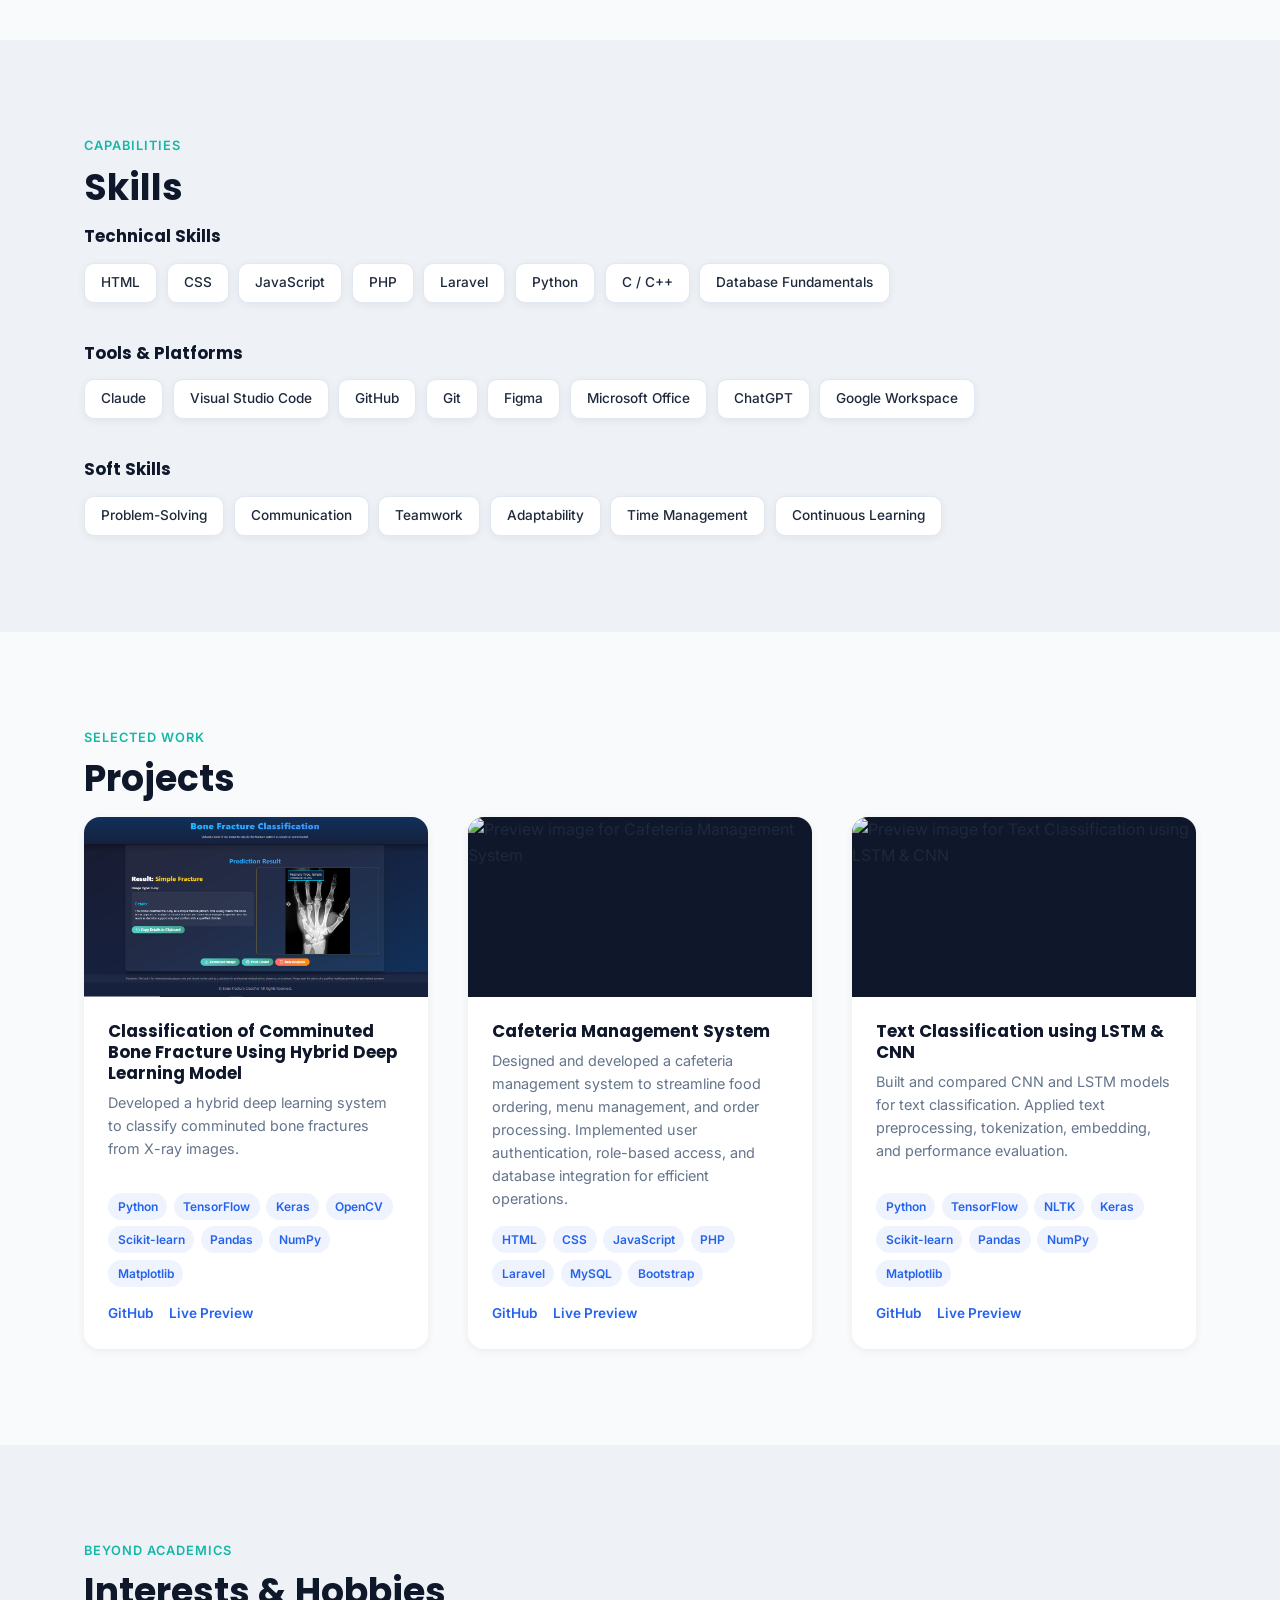
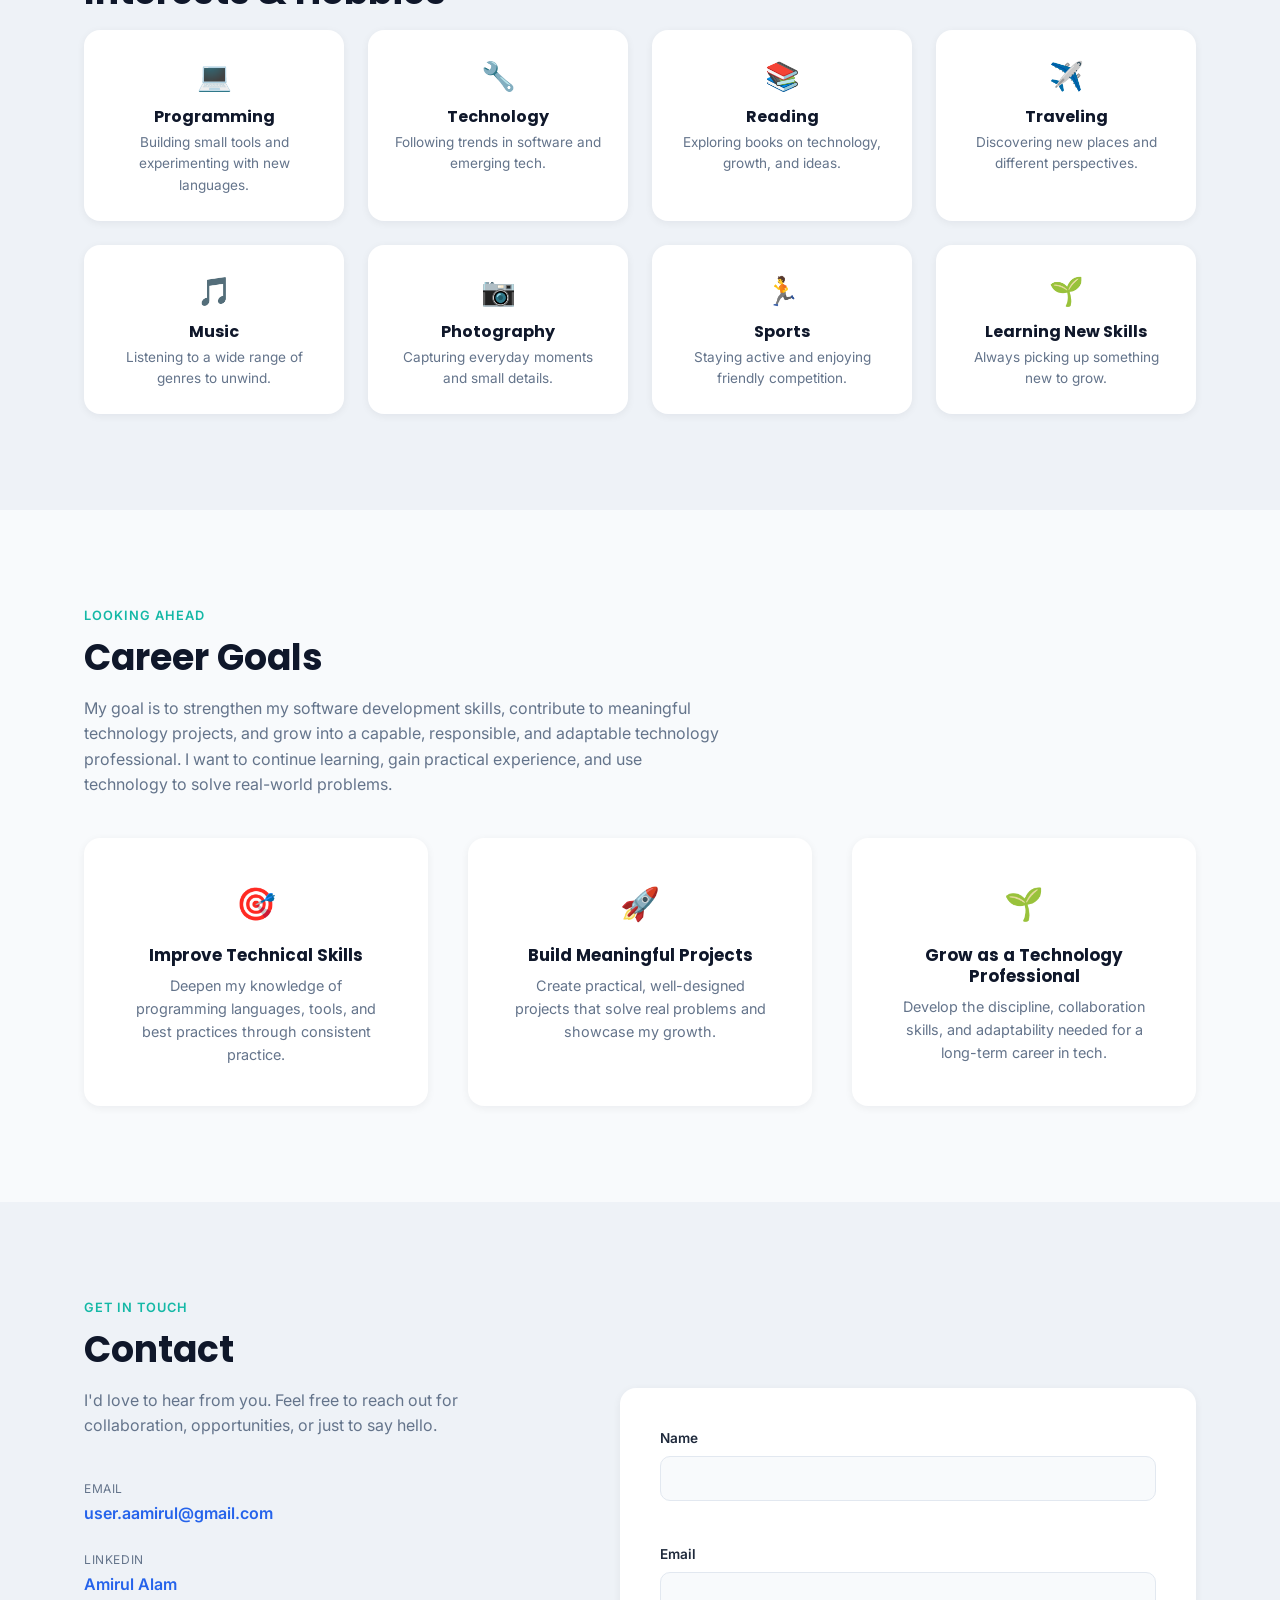
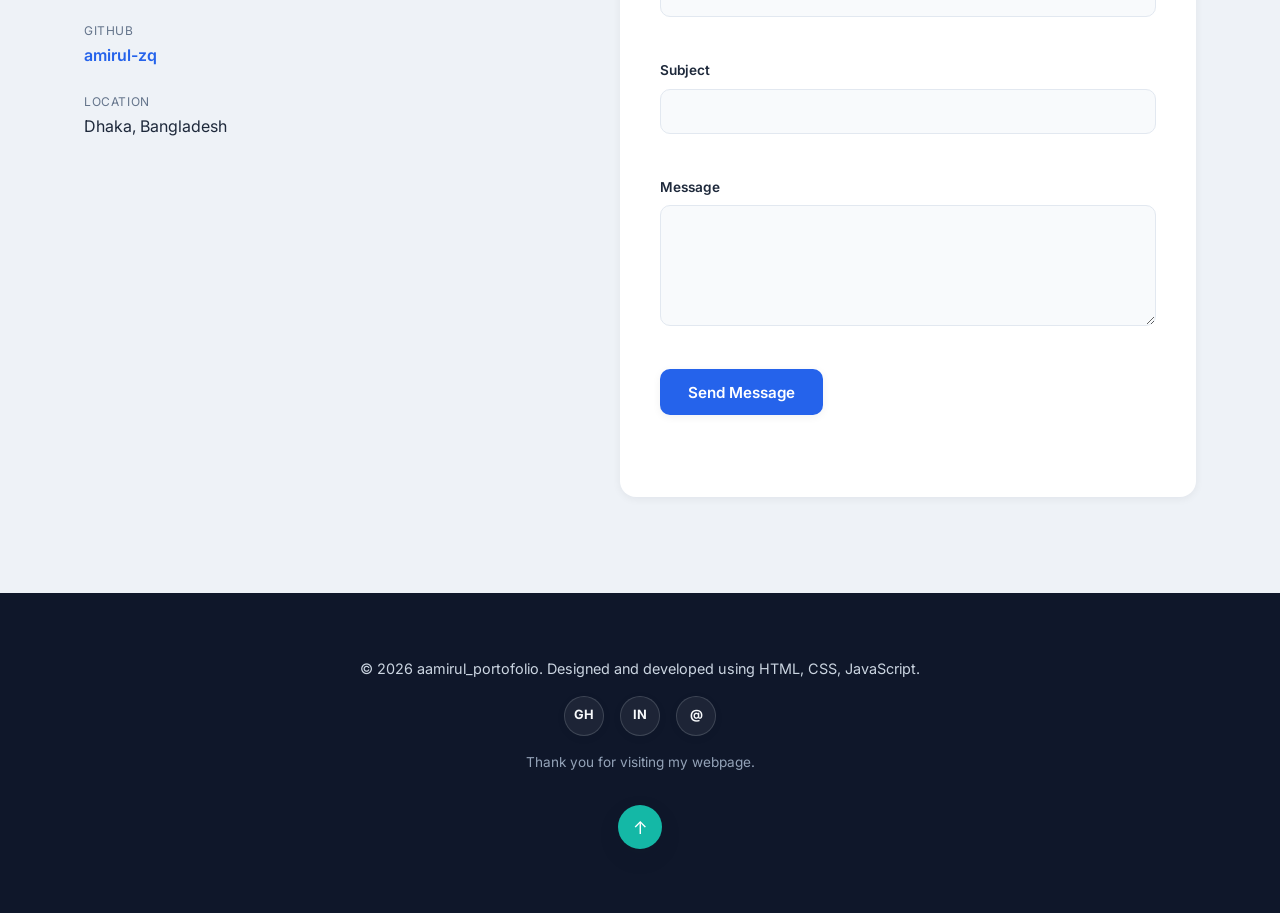
==== commit a4f1933c: "Add self introduction webpage" ====
--- a/self-introduction/index.html
+++ b/self-introduction/index.html
@@ -63,11 +63,9 @@
           <div class="hero__blob" aria-hidden="true"></div>
           <!-- Replace src below with your own photo: images/profile.jpg -->
           <img
-            src="https://placehold.co/480x480/2563EB/F8FAFC?text=Your+Photo"
-            alt="Portrait placeholder for Amirul Alam"
+            src="assets/profile.jpg"
+            alt="Amirul Alam"
             class="hero__image"
-            width="480"
-            height="480"
           />
         </div>
       </div>
@@ -322,11 +320,11 @@
               </li>
             </ul>
 
-            <div class="contact__socials" aria-label="Social media links">
+            <!-- <div class="contact__socials" aria-label="Social media links">
               <a href="https://github.com/amirul-zq" target="_blank" rel="noopener noreferrer" class="social-icon" aria-label="GitHub profile">GH</a>
               <a href="https://www.linkedin.com/feed/" target="_blank" rel="noopener noreferrer" class="social-icon" aria-label="LinkedIn profile">IN</a>
               <a href="mailto:user.aamirul@gmail.com" class="social-icon" aria-label="Send an email">@</a>
-            </div>
+            </div> -->
           </div>
 
           <form class="contact__form card reveal" id="contactForm" novalidate>
--- a/self-introduction/style.css
+++ b/self-introduction/style.css
@@ -361,28 +361,72 @@
   display: flex;
   justify-content: center;
   align-items: center;
+  width: 390px;
+  height: 390px;
+  margin-inline: auto;
 }
 
 .hero__blob {
   position: absolute;
-  width: 320px;
-  height: 320px;
-  background: linear-gradient(135deg, var(--color-secondary), var(--color-accent));
-  opacity: 0.15;
+  width: 410px;
+  height: 410px;
+  background: linear-gradient(
+    135deg,
+    var(--color-secondary),
+    var(--color-accent)
+  );
   border-radius: 50%;
-  filter: blur(10px);
+  opacity: 0.18;
+  filter: blur(18px);
   z-index: 0;
 }
 
-.hero__image {
+.hero__frame {
   position: relative;
   z-index: 1;
-  width: 320px;
-  height: 320px;
+
+  width: 330px;
+  height: 330px;
+
+  border: 6px solid var(--color-surface);
+  border-radius: 50%;
+  box-shadow: var(--shadow-lg);
+
+  overflow: hidden;
+}
+
+.hero__image {
+  display: block;
+
+  width: 100%;
+  height: 100%;
+
   object-fit: cover;
-  border-radius: 50%;
-  border: 6px solid var(--color-surface);
-  box-shadow: var(--shadow-lg);
+  object-position: center 35%;
+
+  border: none;
+  border-radius: 0;
+  padding: 0;
+  margin: 0;
+  background: none;
+  box-shadow: none;
+}
+
+@media (max-width: 768px) {
+  .hero__media {
+    width: 320px;
+    height: 320px;
+  }
+
+  .hero__blob {
+    width: 335px;
+    height: 335px;
+  }
+
+  .hero__frame {
+    width: 290px;
+    height: 290px;
+  }
 }
 
 /* =========================================================
